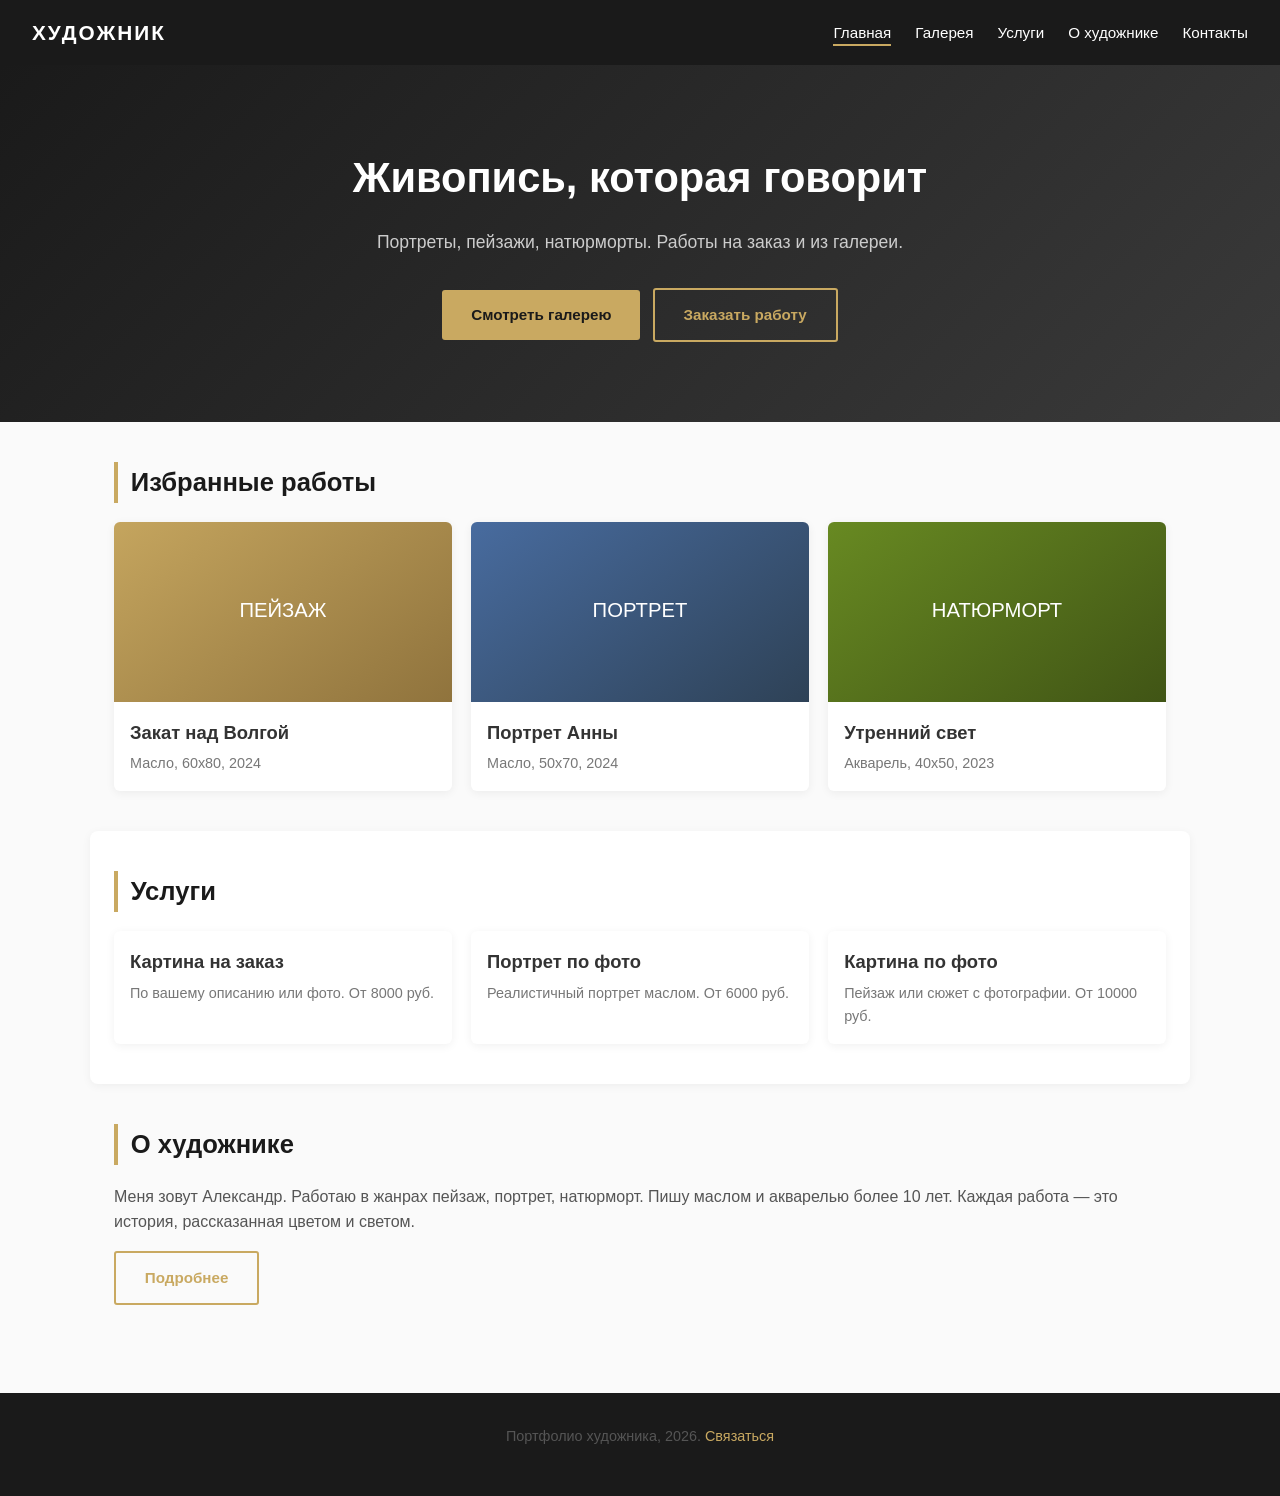
==== index.html @ d8ad94f2 "art site" ====
<!DOCTYPE html>
<html lang="ru" prefix="og: https://ogp.me/ns#">
<head>
<meta charset="UTF-8">
<meta name="viewport" content="width=device-width, initial-scale=1.0">
<title>Портфолио художника — картины маслом, портреты на заказ</title>
<meta name="description" content="Галерея работ художника: пейзажи, портреты, натюрморты. Картины на заказ и портрет по фото. Открытые цены, доставка, гарантии.">
<meta name="keywords" content="портфолио художника, галерея картин, картины маслом, портрет на заказ, картина по фото">
<meta name="author" content="Александр">
<link rel="canonical" href="https://artist-portfolio.netlify.app/index.html">
<meta property="og:title" content="Портфолио художника — картины на заказ">
<meta property="og:description" content="Галерея работ: пейзажи, портреты, натюрморты. Картины на заказ и портрет по фото.">
<meta property="og:type" content="website">
<meta property="og:url" content="https://artist-portfolio.netlify.app/">
<meta property="og:locale" content="ru_RU">
<link rel="icon" href="favicon.svg" type="image/svg+xml">
<link rel="stylesheet" href="style.css">
</head>
<body>

<header>
    <div class="logo">ХУДОЖНИК</div>
    <nav>
        <ul>
            <li><a href="index.html" class="active">Главная</a></li>
            <li><a href="gallery.html">Галерея</a></li>
            <li><a href="services.html">Услуги</a></li>
            <li><a href="about.html">О художнике</a></li>
            <li><a href="contacts.html">Контакты</a></li>
        </ul>
    </nav>
</header>

<section class="hero">
    <h1>Живопись, которая говорит</h1>
    <p>Портреты, пейзажи, натюрморты. Работы на заказ и из галереи.</p>
    <a href="gallery.html" class="btn">Смотреть галерею</a>
    <a href="services.html" class="btn btn-outline" style="margin-left: 0.5rem;">Заказать работу</a>
</section>

<div class="container">
    <h2>Избранные работы</h2>
    <div class="grid">

        <a href="gallery.html" class="card">
            <img src="data:image/svg+xml;utf8,<svg xmlns='http://www.w3.org/2000/svg' viewBox='0 0 400 300'><defs><linearGradient id='g' x1='0' y1='0' x2='1' y2='1'><stop offset='0' stop-color='%23c9a961'/><stop offset='1' stop-color='%238b6f3a'/></linearGradient></defs><rect fill='url(%23g)' width='400' height='300'/><text x='50%25' y='50%25' font-family='Arial' font-size='24' fill='white' text-anchor='middle' dominant-baseline='middle'>ПЕЙЗАЖ</text></svg>" alt="Картина маслом «Закат над Волгой», пейзаж, 60x80 см, 2024 год">
            <div class="info">
                <h3>Закат над Волгой</h3>
                <p>Масло, 60x80, 2024</p>
            </div>
        </a>

        <a href="gallery.html" class="card">
            <img src="data:image/svg+xml;utf8,<svg xmlns='http://www.w3.org/2000/svg' viewBox='0 0 400 300'><defs><linearGradient id='g' x1='0' y1='0' x2='1' y2='1'><stop offset='0' stop-color='%234a6fa5'/><stop offset='1' stop-color='%232c3e50'/></linearGradient></defs><rect fill='url(%23g)' width='400' height='300'/><text x='50%25' y='50%25' font-family='Arial' font-size='24' fill='white' text-anchor='middle' dominant-baseline='middle'>ПОРТРЕТ</text></svg>" alt="Портрет маслом «Портрет Анны», 50x70 см, 2024 год">
            <div class="info">
                <h3>Портрет Анны</h3>
                <p>Масло, 50x70, 2024</p>
            </div>
        </a>

        <a href="gallery.html" class="card">
            <img src="data:image/svg+xml;utf8,<svg xmlns='http://www.w3.org/2000/svg' viewBox='0 0 400 300'><defs><linearGradient id='g' x1='0' y1='0' x2='1' y2='1'><stop offset='0' stop-color='%236b8e23'/><stop offset='1' stop-color='%233d5014'/></linearGradient></defs><rect fill='url(%23g)' width='400' height='300'/><text x='50%25' y='50%25' font-family='Arial' font-size='24' fill='white' text-anchor='middle' dominant-baseline='middle'>НАТЮРМОРТ</text></svg>" alt="Акварельный натюрморт «Утренний свет», 40x50 см, 2023 год">
            <div class="info">
                <h3>Утренний свет</h3>
                <p>Акварель, 40x50, 2023</p>
            </div>
        </a>

    </div>
</div>

<div class="container" style="background:#fff; border-radius:8px; box-shadow:0 2px 10px rgba(0,0,0,0.05);">
    <h2>Услуги</h2>
    <div class="grid">
        <a href="services.html" class="card">
            <div class="info">
                <h3>Картина на заказ</h3>
                <p>По вашему описанию или фото. От 8000 руб.</p>
            </div>
        </a>
        <a href="services.html" class="card">
            <div class="info">
                <h3>Портрет по фото</h3>
                <p>Реалистичный портрет маслом. От 6000 руб.</p>
            </div>
        </a>
        <a href="services.html" class="card">
            <div class="info">
                <h3>Картина по фото</h3>
                <p>Пейзаж или сюжет с фотографии. От 10000 руб.</p>
            </div>
        </a>
    </div>
</div>

<div class="container">
    <h2>О художнике</h2>
    <p>Меня зовут Александр. Работаю в жанрах пейзаж, портрет, натюрморт. Пишу маслом и акварелью более 10 лет. Каждая работа — это история, рассказанная цветом и светом.</p>
    <a href="about.html" class="btn-outline btn">Подробнее</a>
</div>

<footer>
    <p>Портфолио художника, 2026. <a href="contacts.html">Связаться</a></p>
</footer>

</body>
</html>
---- style.css ----
* {
    margin: 0;
    padding: 0;
    box-sizing: border-box;
    font-family: Arial, sans-serif;
}

body {
    background-color: #fafafa;
    color: #2c2c2c;
    line-height: 1.6;
}

/* Шапка */
header {
    background-color: #1a1a1a;
    color: #fff;
    padding: 1rem 2rem;
    display: flex;
    justify-content: space-between;
    align-items: center;
    flex-wrap: wrap;
    gap: 1rem;
    position: sticky;
    top: 0;
    z-index: 100;
}

.logo {
    font-size: 1.3rem;
    font-weight: bold;
    letter-spacing: 2px;
}

nav ul {
    list-style: none;
    display: flex;
    gap: 1.5rem;
    flex-wrap: wrap;
}

nav a {
    color: #fff;
    text-decoration: none;
    font-size: 0.95rem;
    padding-bottom: 3px;
    border-bottom: 2px solid transparent;
    transition: border-color 0.2s;
}

nav a:hover,
nav a.active {
    border-bottom-color: #c9a961;
}

/* Хлебные крошки */
.breadcrumbs {
    font-size: 0.85rem;
    color: #888;
    margin-bottom: 1rem;
}

.breadcrumbs a {
    color: #c9a961;
    text-decoration: none;
}

.breadcrumbs a:hover {
    text-decoration: underline;
}

.breadcrumbs span {
    color: #555;
}

/* Контейнер */
.container {
    max-width: 1100px;
    margin: 0 auto;
    padding: 2.5rem 1.5rem;
}

h1 {
    font-size: 2.2rem;
    margin-bottom: 1rem;
    color: #1a1a1a;
}

h2 {
    font-size: 1.6rem;
    margin-bottom: 1.2rem;
    color: #1a1a1a;
    border-left: 4px solid #c9a961;
    padding-left: 0.8rem;
    margin-top: 2rem;
}

h2:first-of-type {
    margin-top: 0;
}

h3 {
    font-size: 1.15rem;
    margin-bottom: 0.6rem;
    color: #333;
}

p {
    margin-bottom: 1rem;
    color: #555;
}

/* Баннер */
.hero {
    background: linear-gradient(135deg, #1a1a1a 0%, #3a3a3a 100%);
    color: #fff;
    padding: 5rem 1.5rem;
    text-align: center;
}

.hero h1 {
    color: #fff;
    font-size: 2.6rem;
    margin-bottom: 1rem;
}

.hero p {
    color: #ccc;
    font-size: 1.1rem;
    max-width: 600px;
    margin: 0 auto 2rem;
}

/* Кнопки */
.btn {
    display: inline-block;
    padding: 0.8rem 1.8rem;
    background-color: #c9a961;
    color: #1a1a1a;
    text-decoration: none;
    font-weight: bold;
    border-radius: 3px;
    border: none;
    cursor: pointer;
    font-size: 0.95rem;
    transition: background 0.2s;
}

.btn:hover {
    background-color: #b89850;
}

.btn-outline {
    background: transparent;
    border: 2px solid #c9a961;
    color: #c9a961;
}

.btn-outline:hover {
    background: #c9a961;
    color: #1a1a1a;
}

/* Сетка */
.grid {
    display: grid;
    grid-template-columns: repeat(auto-fit, minmax(240px, 1fr));
    gap: 1.2rem;
}

.card {
    background: #fff;
    border-radius: 6px;
    overflow: hidden;
    box-shadow: 0 2px 10px rgba(0,0,0,0.06);
    transition: transform 0.2s, box-shadow 0.2s;
    cursor: pointer;
    display: block;
    text-decoration: none;
    color: inherit;
}

.card:hover {
    transform: translateY(-4px);
    box-shadow: 0 8px 20px rgba(0,0,0,0.12);
}

.card img {
    width: 100%;
    height: 180px;
    object-fit: cover;
    display: block;
    background: #eee;
}

.card .info {
    padding: 1rem;
}

.card .info h3 {
    margin-bottom: 0.3rem;
}

.card .info p {
    font-size: 0.9rem;
    color: #777;
    margin: 0;
}

/* Фильтры */
.filters {
    display: flex;
    gap: 0.6rem;
    flex-wrap: wrap;
    margin-bottom: 2rem;
}

.filters button {
    padding: 0.5rem 1.2rem;
    background: #fff;
    border: 1px solid #ddd;
    border-radius: 20px;
    cursor: pointer;
    font-size: 0.9rem;
    transition: all 0.2s;
}

.filters button:hover,
.filters button.active {
    background: #1a1a1a;
    color: #fff;
    border-color: #1a1a1a;
}

/* Модальное окно */
.modal-overlay {
    position: fixed;
    inset: 0;
    background: rgba(0, 0, 0, 0.75);
    display: flex;
    align-items: center;
    justify-content: center;
    padding: 1rem;
    opacity: 0;
    visibility: hidden;
    transition: opacity 0.25s, visibility 0.25s;
    z-index: 1000;
}

.modal-overlay.active {
    opacity: 1;
    visibility: visible;
}

.modal {
    background: #fff;
    border-radius: 8px;
    max-width: 800px;
    width: 100%;
    max-height: 90vh;
    overflow-y: auto;
    position: relative;
    transform: scale(0.92);
    transition: transform 0.25s;
    display: grid;
    grid-template-columns: 1fr 1fr;
}

.modal-overlay.active .modal {
    transform: scale(1);
}

.modal img {
    width: 100%;
    height: 100%;
    object-fit: cover;
    min-height: 300px;
}

.modal-info {
    padding: 2rem;
}

.modal-info h2 {
    border: none;
    padding: 0;
    margin-bottom: 0.5rem;
    font-size: 1.5rem;
    margin-top: 0;
}

.modal-meta {
    font-size: 0.9rem;
    color: #888;
    margin-bottom: 1rem;
    padding-bottom: 1rem;
    border-bottom: 1px solid #eee;
}

.modal-close {
    position: absolute;
    top: 0.8rem;
    right: 1rem;
    background: rgba(255,255,255,0.9);
    border: none;
    font-size: 1.8rem;
    cursor: pointer;
    color: #333;
    line-height: 1;
    z-index: 10;
    width: 36px;
    height: 36px;
    border-radius: 50%;
}

.modal-close:hover {
    color: #c9a961;
}

/* Формы */
.form-group {
    margin-bottom: 1.2rem;
}

.form-group label {
    display: block;
    margin-bottom: 0.4rem;
    font-weight: bold;
    font-size: 0.9rem;
}

.form-group input,
.form-group textarea,
.form-group select {
    width: 100%;
    padding: 0.8rem;
    border: 1px solid #ddd;
    border-radius: 4px;
    font-size: 1rem;
    font-family: inherit;
}

.form-group textarea {
    min-height: 120px;
    resize: vertical;
}

/* Список */
ul.list {
    list-style: none;
    padding: 0;
}

ul.list li {
    padding: 0.7rem 0;
    border-bottom: 1px solid #eee;
    color: #555;
}

ul.list li strong {
    color: #1a1a1a;
}

/* Подвал */
footer {
    background: #1a1a1a;
    color: #999;
    text-align: center;
    padding: 2rem 1rem;
    margin-top: 3rem;
    font-size: 0.9rem;
}

footer a {
    color: #c9a961;
    text-decoration: none;
}

/* Адаптив */
@media (max-width: 700px) {
    .modal {
        grid-template-columns: 1fr;
    }
    .hero h1 { font-size: 1.8rem; }
    header { padding: 1rem; }
    nav ul { gap: 1rem; font-size: 0.85rem; }
}
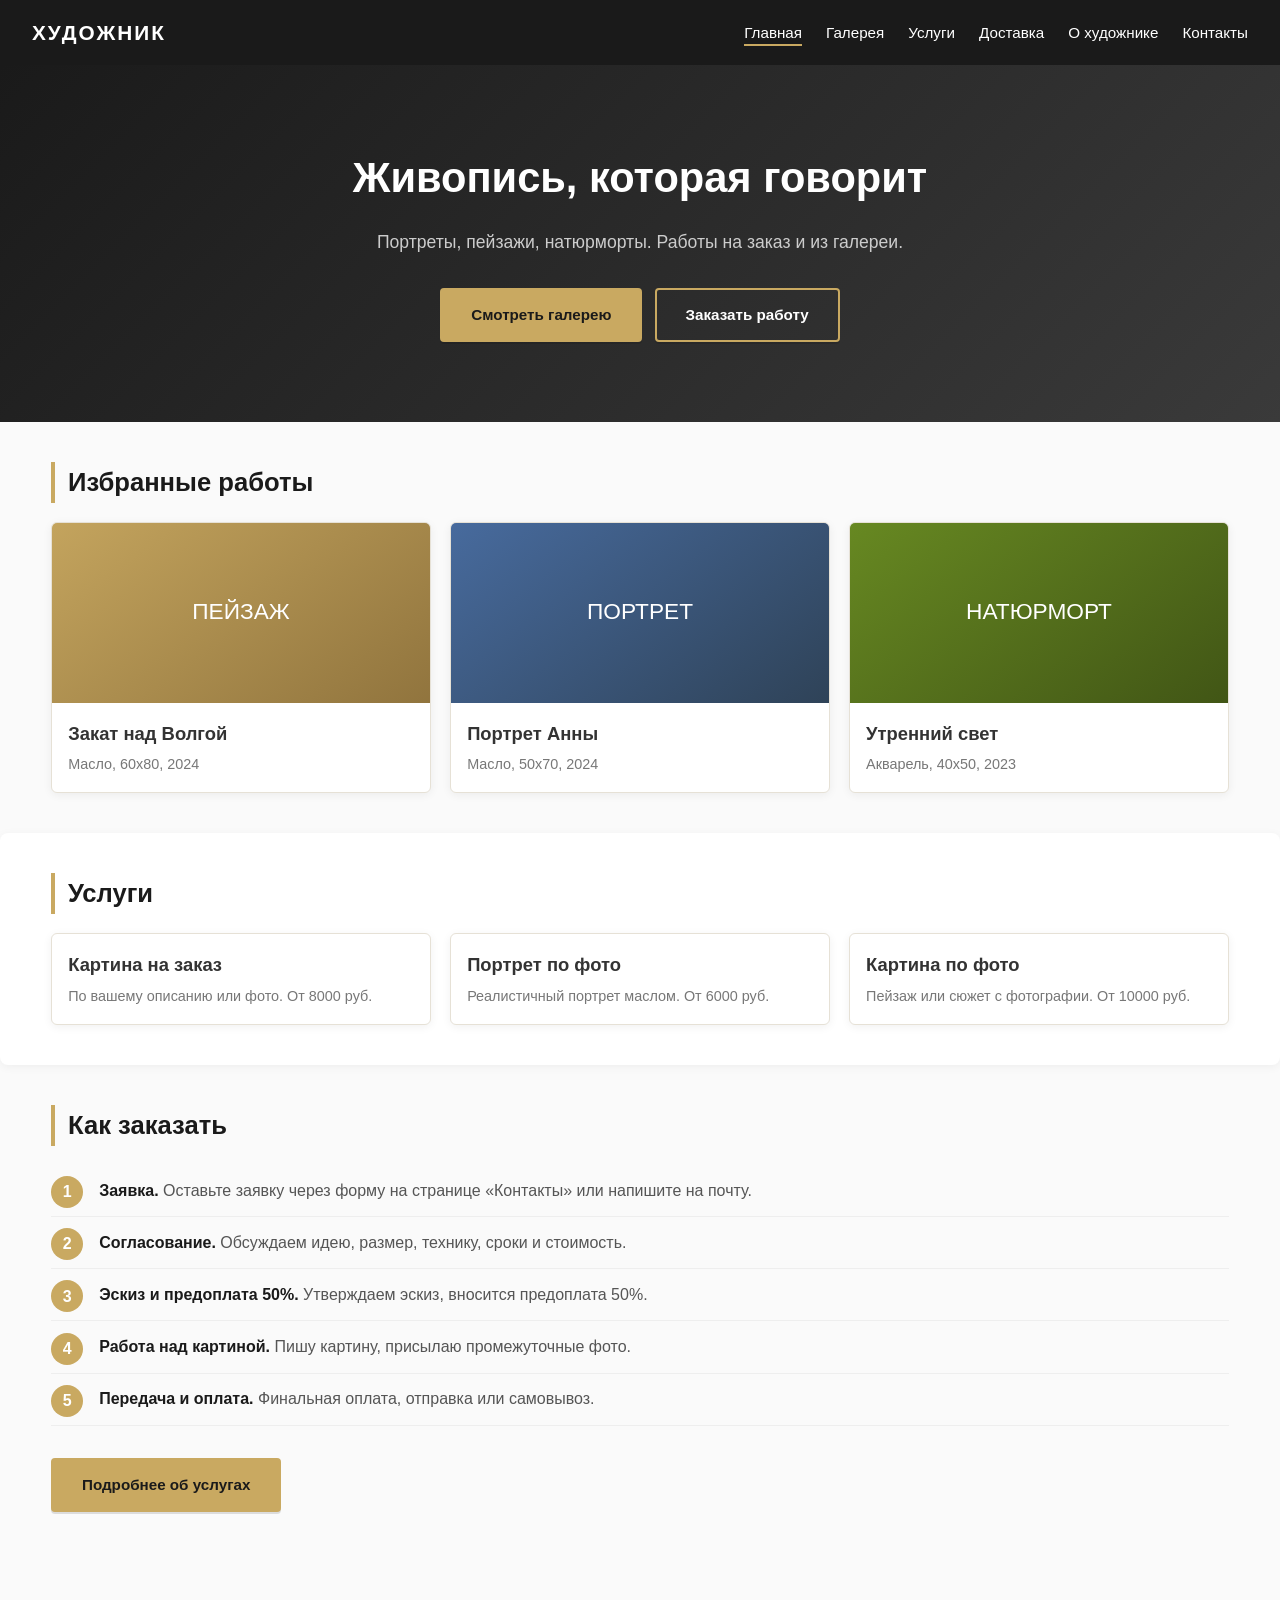
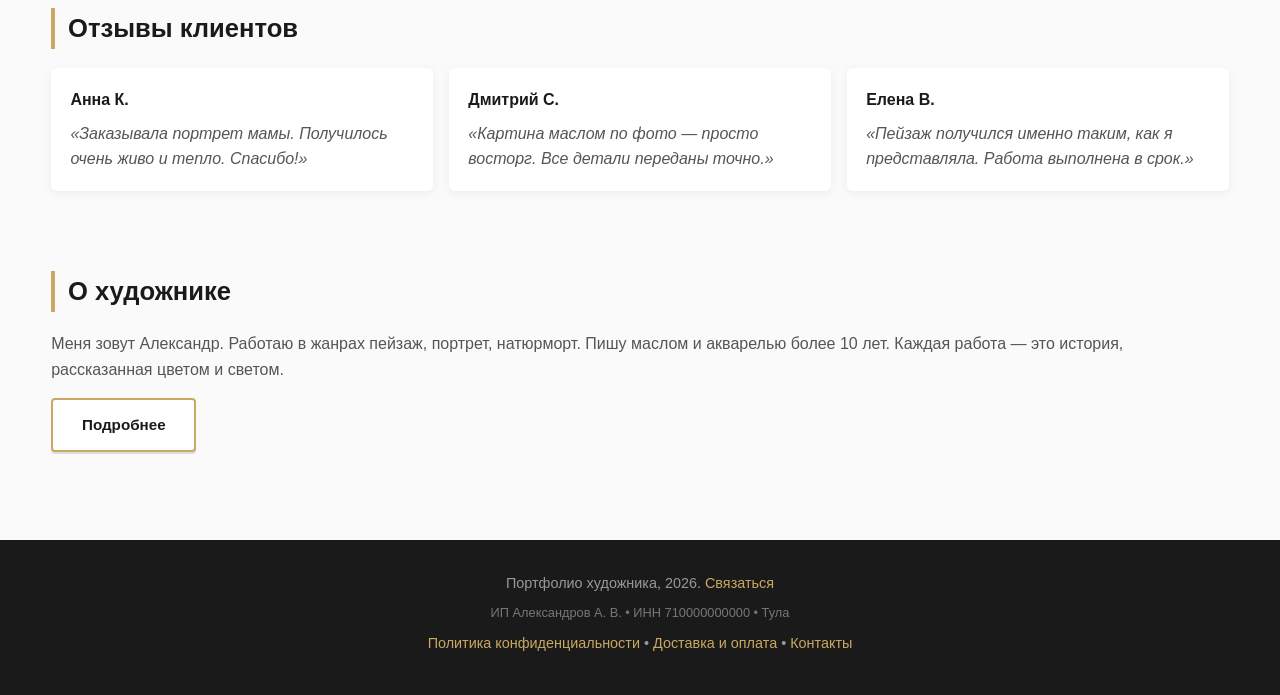
==== commit 301f83c5: "last_version" ====
--- a/index.html
+++ b/index.html
@@ -7,11 +7,11 @@
 <meta name="description" content="Галерея работ художника: пейзажи, портреты, натюрморты. Картины на заказ и портрет по фото. Открытые цены, доставка, гарантии.">
 <meta name="keywords" content="портфолио художника, галерея картин, картины маслом, портрет на заказ, картина по фото">
 <meta name="author" content="Александр">
-<link rel="canonical" href="https://artist-portfolio.netlify.app/index.html">
+<link rel="canonical" href="https://banan41k78.github.io/artist-portfolio/">
 <meta property="og:title" content="Портфолио художника — картины на заказ">
 <meta property="og:description" content="Галерея работ: пейзажи, портреты, натюрморты. Картины на заказ и портрет по фото.">
 <meta property="og:type" content="website">
-<meta property="og:url" content="https://artist-portfolio.netlify.app/">
+<meta property="og:url" content="https://banan41k78.github.io/artist-portfolio/">
 <meta property="og:locale" content="ru_RU">
 <link rel="icon" href="favicon.svg" type="image/svg+xml">
 <link rel="stylesheet" href="style.css">
@@ -19,12 +19,20 @@
 <body>
 
 <header>
-    <div class="logo">ХУДОЖНИК</div>
+    <a href="about.html" class="logo">ХУДОЖНИК</a>
+    
+    <button class="burger-menu" id="burgerBtn" aria-label="Открыть меню">
+        <span></span>
+        <span></span>
+        <span></span>
+    </button>
+
     <nav>
-        <ul>
+        <ul id="navMenu">
             <li><a href="index.html" class="active">Главная</a></li>
             <li><a href="gallery.html">Галерея</a></li>
             <li><a href="services.html">Услуги</a></li>
+            <li><a href="delivery.html">Доставка</a></li>
             <li><a href="about.html">О художнике</a></li>
             <li><a href="contacts.html">Контакты</a></li>
         </ul>
@@ -94,6 +102,36 @@
 </div>
 
 <div class="container">
+    <h2>Как заказать</h2>
+    <ol class="steps">
+        <li><strong>Заявка.</strong> Оставьте заявку через форму на странице «Контакты» или напишите на почту.</li>
+        <li><strong>Согласование.</strong> Обсуждаем идею, размер, технику, сроки и стоимость.</li>
+        <li><strong>Эскиз и предоплата 50%.</strong> Утверждаем эскиз, вносится предоплата 50%.</li>
+        <li><strong>Работа над картиной.</strong> Пишу картину, присылаю промежуточные фото.</li>
+        <li><strong>Передача и оплата.</strong> Финальная оплата, отправка или самовывоз.</li>
+    </ol>
+    <p><a href="services.html" class="btn" style="margin-top:1rem;">Подробнее об услугах</a></p>
+</div>
+
+<div class="container">
+    <h2>Отзывы клиентов</h2>
+    <div class="reviews-grid">
+        <div class="review-card">
+            <div class="author">Анна К.</div>
+            <div class="text">«Заказывала портрет мамы. Получилось очень живо и тепло. Спасибо!»</div>
+        </div>
+        <div class="review-card">
+            <div class="author">Дмитрий С.</div>
+            <div class="text">«Картина маслом по фото — просто восторг. Все детали переданы точно.»</div>
+        </div>
+        <div class="review-card">
+            <div class="author">Елена В.</div>
+            <div class="text">«Пейзаж получился именно таким, как я представляла. Работа выполнена в срок.»</div>
+        </div>
+    </div>
+</div>
+
+<div class="container">
     <h2>О художнике</h2>
     <p>Меня зовут Александр. Работаю в жанрах пейзаж, портрет, натюрморт. Пишу маслом и акварелью более 10 лет. Каждая работа — это история, рассказанная цветом и светом.</p>
     <a href="about.html" class="btn-outline btn">Подробнее</a>
@@ -101,7 +139,10 @@
 
 <footer>
     <p>Портфолио художника, 2026. <a href="contacts.html">Связаться</a></p>
+    <p class="requisites-mini">ИП Александров А. В. • ИНН 710000000000 • Тула</p>
+    <p><a href="privacy.html">Политика конфиденциальности</a> • <a href="delivery.html">Доставка и оплата</a> • <a href="contacts.html">Контакты</a></p>
 </footer>
 
+<script src="script.js"></script>
 </body>
 </html>
--- a/style.css
+++ b/style.css
@@ -30,6 +30,13 @@
     font-size: 1.3rem;
     font-weight: bold;
     letter-spacing: 2px;
+    color: #fff;
+    text-decoration: none;
+    transition: color 0.2s;
+}
+
+.logo:hover {
+    color: #c9a961;
 }
 
 nav ul {
@@ -73,11 +80,12 @@
     color: #555;
 }
 
-/* Контейнер */
+/* Контейнер — на всю ширину экрана */
 .container {
-    max-width: 1100px;
-    margin: 0 auto;
-    padding: 2.5rem 1.5rem;
+    width: 100%;
+    max-width: none;
+    margin: 0;
+    padding: 2.5rem clamp(1rem, 4vw, 4rem);
 }
 
 h1 {
@@ -131,7 +139,7 @@
     margin: 0 auto 2rem;
 }
 
-/* Кнопки */
+/* Кнопки — заметные, с рамкой и заливкой */
 .btn {
     display: inline-block;
     padding: 0.8rem 1.8rem;
@@ -139,24 +147,39 @@
     color: #1a1a1a;
     text-decoration: none;
     font-weight: bold;
-    border-radius: 3px;
-    border: none;
+    border-radius: 4px;
+    border: 2px solid #c9a961;
     cursor: pointer;
     font-size: 0.95rem;
-    transition: background 0.2s;
+    box-shadow: 0 2px 0 rgba(0, 0, 0, 0.12);
+    transition: background 0.2s, color 0.2s, transform 0.2s, border-color 0.2s;
 }
 
 .btn:hover {
     background-color: #b89850;
+    border-color: #b89850;
+    transform: translateY(-1px);
 }
 
 .btn-outline {
+    background: #fff;
+    border: 2px solid #c9a961;
+    color: #1a1a1a;
+}
+
+.btn-outline:hover {
+    background: #c9a961;
+    color: #1a1a1a;
+}
+
+/* На тёмном баннере контурная кнопка должна быть белой */
+.hero .btn-outline {
     background: transparent;
-    border: 2px solid #c9a961;
-    color: #c9a961;
-}
-
-.btn-outline:hover {
+    color: #fff;
+    border-color: #c9a961;
+}
+
+.hero .btn-outline:hover {
     background: #c9a961;
     color: #1a1a1a;
 }
@@ -170,6 +193,7 @@
 
 .card {
     background: #fff;
+    border: 1px solid #e6e1d6;
     border-radius: 6px;
     overflow: hidden;
     box-shadow: 0 2px 10px rgba(0,0,0,0.06);
@@ -216,12 +240,14 @@
 }
 
 .filters button {
-    padding: 0.5rem 1.2rem;
+    padding: 0.55rem 1.2rem;
     background: #fff;
-    border: 1px solid #ddd;
+    border: 2px solid #c9a961;
     border-radius: 20px;
     cursor: pointer;
     font-size: 0.9rem;
+    font-weight: 600;
+    color: #1a1a1a;
     transition: all 0.2s;
 }
 
@@ -345,6 +371,19 @@
     resize: vertical;
 }
 
+.form-consent label {
+    font-weight: normal;
+    font-size: 0.85rem;
+    display: flex;
+    align-items: center;
+    gap: 0.5rem;
+}
+
+.form-consent input[type="checkbox"] {
+    width: auto;
+    margin: 0;
+}
+
 /* Список */
 ul.list {
     list-style: none;
@@ -359,6 +398,209 @@
 
 ul.list li strong {
     color: #1a1a1a;
+}
+
+/* Шаги */
+ol.steps {
+    counter-reset: step;
+    list-style: none;
+    padding: 0;
+    margin-bottom: 1rem;
+}
+
+ol.steps li {
+    counter-increment: step;
+    position: relative;
+    padding: 0.8rem 0 0.8rem 3rem;
+    border-bottom: 1px solid #eee;
+    color: #555;
+}
+
+ol.steps li::before {
+    content: counter(step);
+    position: absolute;
+    left: 0;
+    top: 0.7rem;
+    width: 2rem;
+    height: 2rem;
+    background: #c9a961;
+    color: #fff;
+    border-radius: 50%;
+    display: flex;
+    align-items: center;
+    justify-content: center;
+    font-weight: bold;
+}
+
+ol.steps li strong {
+    color: #1a1a1a;
+}
+
+/* FAQ */
+.faq-item {
+    border-bottom: 1px solid #eee;
+    padding: 0.8rem 0;
+}
+
+.faq-item summary {
+    cursor: pointer;
+    font-weight: bold;
+    color: #1a1a1a;
+    list-style: none;
+    position: relative;
+    padding-left: 1.5rem;
+}
+
+.faq-item summary::-webkit-details-marker { display: none; }
+
+.faq-item summary::before {
+    content: "+";
+    position: absolute;
+    left: 0;
+    top: 0;
+    color: #c9a961;
+    font-weight: bold;
+}
+
+.faq-item[open] summary::before {
+    content: "−";
+}
+
+.faq-item p {
+    margin-top: 0.5rem;
+    margin-bottom: 0;
+}
+
+/* Отзывы */
+.reviews-grid {
+    display: grid;
+    grid-template-columns: repeat(auto-fit, minmax(250px, 1fr));
+    gap: 1rem;
+}
+
+.review-card {
+    background: #fff;
+    padding: 1.2rem;
+    border-radius: 6px;
+    box-shadow: 0 2px 10px rgba(0,0,0,0.06);
+}
+
+.review-card .author {
+    font-weight: bold;
+    color: #1a1a1a;
+    margin-bottom: 0.5rem;
+}
+
+.review-card .text {
+    color: #555;
+    font-style: italic;
+}
+
+/* Автор */
+.author-block {
+    display: flex;
+    gap: 1.5rem;
+    align-items: center;
+    background: #fff;
+    border-radius: 8px;
+    padding: 1.5rem;
+    margin-bottom: 2rem;
+    box-shadow: 0 2px 10px rgba(0,0,0,0.06);
+    flex-wrap: wrap;
+}
+
+.author-photo {
+    width: 160px;
+    height: 160px;
+    flex-shrink: 0;
+    border-radius: 50%;
+    background: linear-gradient(135deg, #c9a961, #8b6f3a);
+    display: flex;
+    align-items: center;
+    justify-content: center;
+    color: #fff;
+    font-size: 0.85rem;
+    text-align: center;
+    padding: 0.5rem;
+}
+
+.author-info p:last-child {
+    margin-bottom: 0;
+}
+
+/* Пример фото → картина */
+.photo-example {
+    display: grid;
+    grid-template-columns: 1fr auto 1fr;
+    gap: 1rem;
+    align-items: center;
+    margin: 1.5rem 0;
+}
+
+.photo-example-item img {
+    width: 100%;
+    height: auto;
+    border-radius: 6px;
+    display: block;
+}
+
+.photo-example-item p {
+    text-align: center;
+    margin: 0.5rem 0 0;
+    font-size: 0.9rem;
+    color: #777;
+}
+
+.photo-example-arrow {
+    font-size: 2rem;
+    color: #c9a961;
+    text-align: center;
+}
+
+/* Реквизиты */
+.requisites {
+    background: #fff;
+    border-left: 4px solid #c9a961;
+    padding: 1.2rem 1.5rem;
+    border-radius: 4px;
+    margin-top: 2rem;
+    box-shadow: 0 2px 10px rgba(0,0,0,0.05);
+}
+
+.requisites h3 {
+    margin-bottom: 0.8rem;
+    color: #1a1a1a;
+}
+
+.requisites p {
+    margin-bottom: 0.4rem;
+}
+
+/* 404 */
+.error-page {
+    text-align: center;
+    padding: 4rem 1.5rem;
+}
+
+.error-page h1 {
+    font-size: 6rem;
+    color: #c9a961;
+    margin-bottom: 0;
+    line-height: 1;
+}
+
+.error-page h2 {
+    border: none;
+    padding: 0;
+    font-size: 1.8rem;
+    margin-bottom: 1rem;
+    color: #1a1a1a;
+}
+
+.error-page p {
+    max-width: 500px;
+    margin-left: auto;
+    margin-right: auto;
 }
 
 /* Подвал */
@@ -376,12 +618,149 @@
     text-decoration: none;
 }
 
-/* Адаптив */
-@media (max-width: 700px) {
+footer p {
+    color: #999;
+    margin-bottom: 0.5rem;
+}
+
+footer .requisites-mini {
+    font-size: 0.8rem;
+    color: #777;
+}
+
+/* Карточки услуг — коротко и наглядно */
+.services-grid {
+    display: grid;
+    grid-template-columns: repeat(auto-fit, minmax(260px, 1fr));
+    gap: 1.2rem;
+    margin: 1.5rem 0 2rem;
+}
+
+.service-card {
+    background: #fff;
+    border: 1px solid #e3e3e3;
+    border-top: 4px solid #c9a961;
+    border-radius: 8px;
+    padding: 1.2rem;
+    box-shadow: 0 2px 10px rgba(0, 0, 0, 0.06);
+    display: flex;
+    flex-direction: column;
+    gap: 0.8rem;
+}
+
+.service-card h3 {
+    margin: 0;
+    font-size: 1.15rem;
+}
+
+.service-card p {
+    margin: 0;
+    color: #555;
+}
+
+.service-badges {
+    display: flex;
+    flex-wrap: wrap;
+    gap: 0.4rem;
+}
+
+.service-badges span {
+    background: #f3ead7;
+    color: #5a441c;
+    border: 1px solid #d9c08a;
+    padding: 0.25rem 0.55rem;
+    border-radius: 999px;
+    font-size: 0.8rem;
+    font-weight: bold;
+}
+
+.service-card .btn {
+    align-self: flex-start;
+    margin-top: auto;
+    padding: 0.55rem 1rem;
+}
+
+/* =========================================
+   БУРГЕР-МЕНЮ ДЛЯ МОБИЛЬНЫХ УСТРОЙСТВ
+   ========================================= */
+
+.burger-menu {
+    display: none; /* Скрыто на ПК */
+    background: none;
+    border: none;
+    cursor: pointer;
+    flex-direction: column;
+    gap: 6px;
+    padding: 5px;
+    z-index: 101;
+}
+
+.burger-menu span {
+    display: block;
+    width: 28px;
+    height: 3px;
+    background-color: #fff;
+    transition: all 0.3s ease;
+}
+
+/* Анимация крестика */
+.burger-menu.active span:nth-child(1) {
+    transform: translateY(9px) rotate(45deg);
+}
+.burger-menu.active span:nth-child(2) {
+    opacity: 0;
+}
+.burger-menu.active span:nth-child(3) {
+    transform: translateY(-9px) rotate(-45deg);
+}
+
+@media (max-width: 768px) {
+    .burger-menu {
+        display: flex; /* Показываем бургер */
+    }
+
+    /* Скрываем обычное меню и делаем выпадающим */
+    nav ul {
+        display: none;
+        flex-direction: column;
+        position: absolute;
+        top: 100%;
+        left: 0;
+        width: 100%;
+        background-color: #1a1a1a;
+        padding: 1rem 0;
+        text-align: center;
+        box-shadow: 0 5px 15px rgba(0,0,0,0.3);
+        z-index: 100;
+    }
+
+    nav ul.active {
+        display: flex; /* Показываем по клику */
+    }
+
+    nav ul li {
+        margin: 0.8rem 0;
+    }
+
+    nav a {
+        font-size: 1.1rem;
+    }
+
+    /* Адаптив для остальных блоков */
     .modal {
         grid-template-columns: 1fr;
     }
     .hero h1 { font-size: 1.8rem; }
     header { padding: 1rem; }
-    nav ul { gap: 1rem; font-size: 0.85rem; }
+    .photo-example {
+        grid-template-columns: 1fr;
+    }
+    .photo-example-arrow {
+        transform: rotate(90deg);
+    }
+    .author-block {
+        flex-direction: column;
+        text-align: center;
+    }
+    .error-page h1 { font-size: 4rem; }
 }
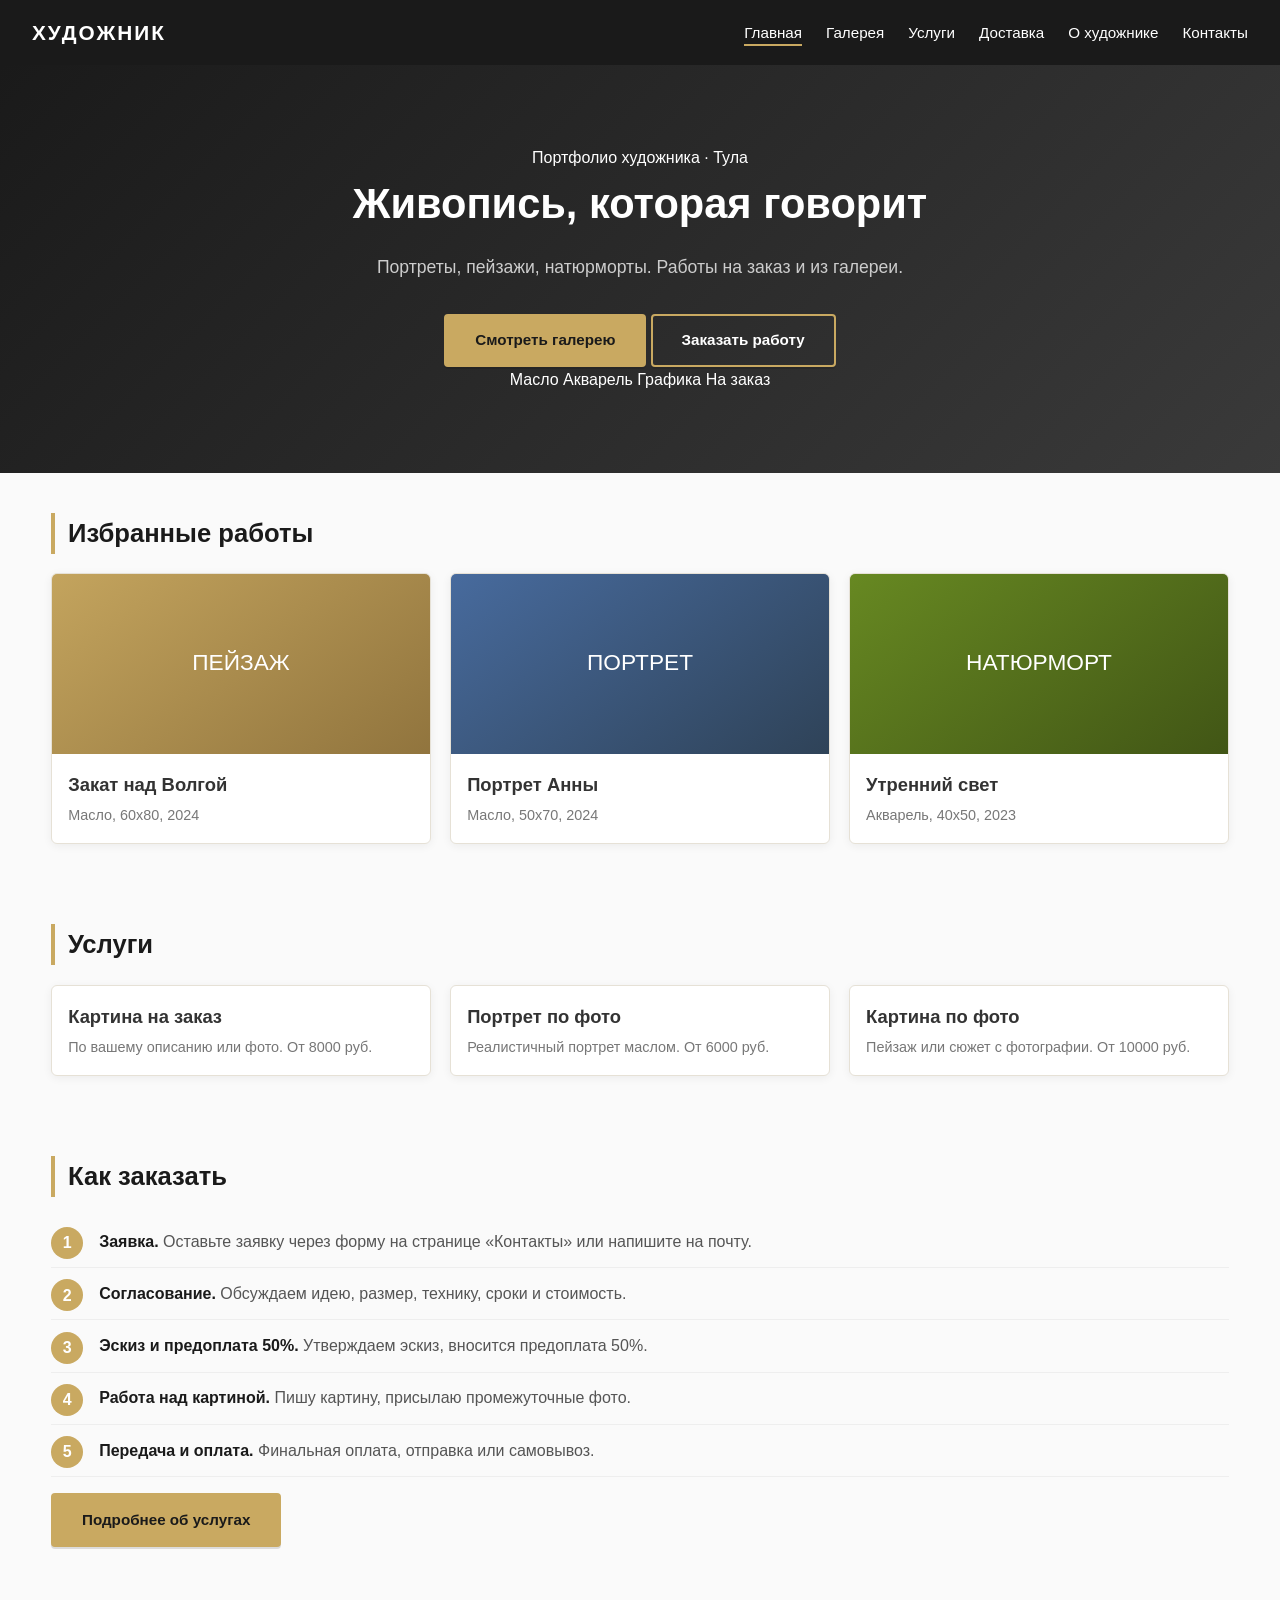
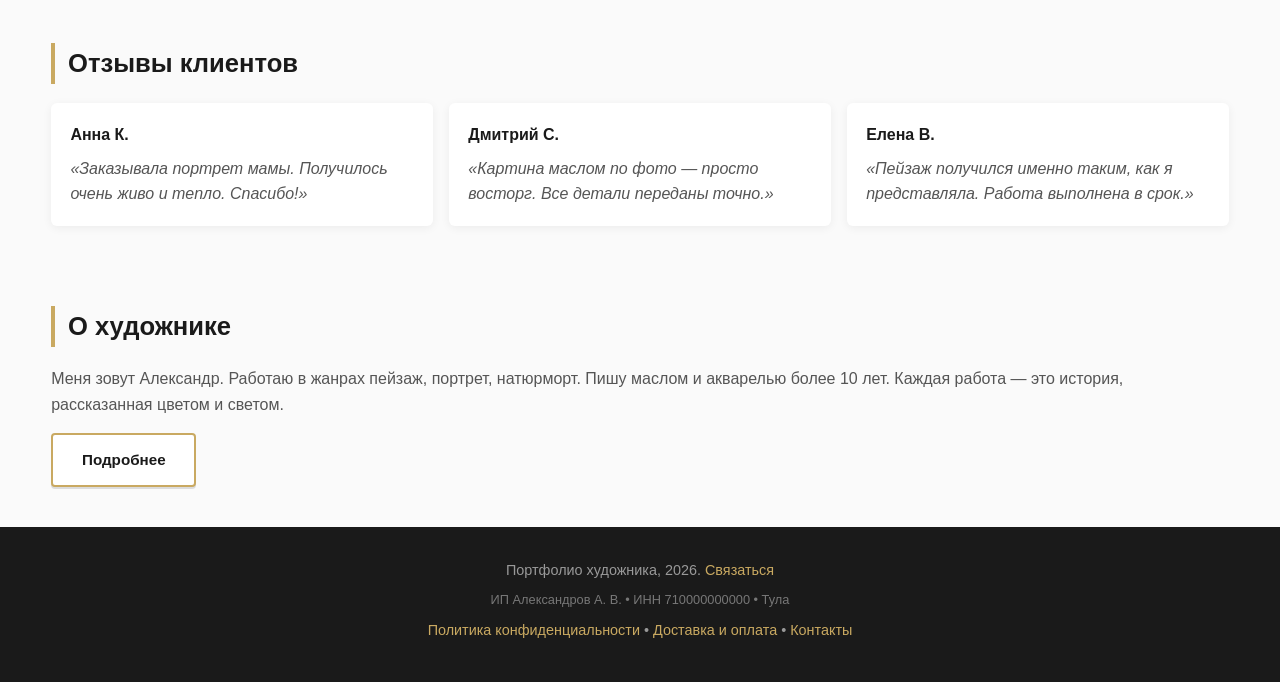
==== commit f16ec568: "Add files via upload" ====
--- a/index.html
+++ b/index.html
@@ -19,17 +19,17 @@
 <body>
 
 <header>
-    <a href="about.html" class="logo">ХУДОЖНИК</a>
-    
-    <button class="burger-menu" id="burgerBtn" aria-label="Открыть меню">
+    <a href="index.html" class="logo">ХУДОЖНИК</a>
+
+    <button class="burger-menu" id="burgerBtn" aria-label="Открыть меню" aria-expanded="false" aria-controls="navMenu">
         <span></span>
         <span></span>
         <span></span>
     </button>
 
-    <nav>
+    <nav aria-label="Основная навигация">
         <ul id="navMenu">
-            <li><a href="index.html" class="active">Главная</a></li>
+            <li><a href="index.html" class="active" aria-current="page">Главная</a></li>
             <li><a href="gallery.html">Галерея</a></li>
             <li><a href="services.html">Услуги</a></li>
             <li><a href="delivery.html">Доставка</a></li>
@@ -39,14 +39,24 @@
     </nav>
 </header>
 
+<main id="main">
 <section class="hero">
+    <span class="hero-eyebrow">Портфолио художника · Тула</span>
     <h1>Живопись, которая говорит</h1>
     <p>Портреты, пейзажи, натюрморты. Работы на заказ и из галереи.</p>
-    <a href="gallery.html" class="btn">Смотреть галерею</a>
-    <a href="services.html" class="btn btn-outline" style="margin-left: 0.5rem;">Заказать работу</a>
+    <div class="btn-row">
+        <a href="gallery.html" class="btn">Смотреть галерею</a>
+        <a href="services.html" class="btn btn-outline">Заказать работу</a>
+    </div>
+    <div class="hero-tags" aria-label="Направления">
+        <span>Масло</span>
+        <span>Акварель</span>
+        <span>Графика</span>
+        <span>На заказ</span>
+    </div>
 </section>
 
-<div class="container">
+<section class="container">
     <h2>Избранные работы</h2>
     <div class="grid">
 
@@ -75,33 +85,35 @@
         </a>
 
     </div>
-</div>
+</section>
 
-<div class="container" style="background:#fff; border-radius:8px; box-shadow:0 2px 10px rgba(0,0,0,0.05);">
-    <h2>Услуги</h2>
-    <div class="grid">
-        <a href="services.html" class="card">
-            <div class="info">
-                <h3>Картина на заказ</h3>
-                <p>По вашему описанию или фото. От 8000 руб.</p>
-            </div>
-        </a>
-        <a href="services.html" class="card">
-            <div class="info">
-                <h3>Портрет по фото</h3>
-                <p>Реалистичный портрет маслом. От 6000 руб.</p>
-            </div>
-        </a>
-        <a href="services.html" class="card">
-            <div class="info">
-                <h3>Картина по фото</h3>
-                <p>Пейзаж или сюжет с фотографии. От 10000 руб.</p>
-            </div>
-        </a>
+<section class="container">
+    <div class="panel">
+        <h2>Услуги</h2>
+        <div class="grid">
+            <a href="services.html" class="card">
+                <div class="info">
+                    <h3>Картина на заказ</h3>
+                    <p>По вашему описанию или фото. От 8000 руб.</p>
+                </div>
+            </a>
+            <a href="services.html" class="card">
+                <div class="info">
+                    <h3>Портрет по фото</h3>
+                    <p>Реалистичный портрет маслом. От 6000 руб.</p>
+                </div>
+            </a>
+            <a href="services.html" class="card">
+                <div class="info">
+                    <h3>Картина по фото</h3>
+                    <p>Пейзаж или сюжет с фотографии. От 10000 руб.</p>
+                </div>
+            </a>
+        </div>
     </div>
-</div>
+</section>
 
-<div class="container">
+<section class="container">
     <h2>Как заказать</h2>
     <ol class="steps">
         <li><strong>Заявка.</strong> Оставьте заявку через форму на странице «Контакты» или напишите на почту.</li>
@@ -110,10 +122,10 @@
         <li><strong>Работа над картиной.</strong> Пишу картину, присылаю промежуточные фото.</li>
         <li><strong>Передача и оплата.</strong> Финальная оплата, отправка или самовывоз.</li>
     </ol>
-    <p><a href="services.html" class="btn" style="margin-top:1rem;">Подробнее об услугах</a></p>
-</div>
+    <p class="section-cta"><a href="services.html" class="btn">Подробнее об услугах</a></p>
+</section>
 
-<div class="container">
+<section class="container">
     <h2>Отзывы клиентов</h2>
     <div class="reviews-grid">
         <div class="review-card">
@@ -129,16 +141,18 @@
             <div class="text">«Пейзаж получился именно таким, как я представляла. Работа выполнена в срок.»</div>
         </div>
     </div>
-</div>
+</section>
 
-<div class="container">
+<section class="container">
     <h2>О художнике</h2>
     <p>Меня зовут Александр. Работаю в жанрах пейзаж, портрет, натюрморт. Пишу маслом и акварелью более 10 лет. Каждая работа — это история, рассказанная цветом и светом.</p>
-    <a href="about.html" class="btn-outline btn">Подробнее</a>
-</div>
+    <a href="about.html" class="btn btn-outline">Подробнее</a>
+</section>
+
+</main>
 
 <footer>
-    <p>Портфолио художника, 2026. <a href="contacts.html">Связаться</a></p>
+    <p>Портфолио художника, <span data-year>2026</span>. <a href="contacts.html">Связаться</a></p>
     <p class="requisites-mini">ИП Александров А. В. • ИНН 710000000000 • Тула</p>
     <p><a href="privacy.html">Политика конфиденциальности</a> • <a href="delivery.html">Доставка и оплата</a> • <a href="contacts.html">Контакты</a></p>
 </footer>
--- a/style.css
+++ b/style.css
@@ -1,3 +1,6 @@
+/* =========================================
+   БАЗОВЫЕ СБРОСЫ И НАСТРОЙКИ
+   ========================================= */
 * {
     margin: 0;
     padding: 0;
@@ -5,14 +8,33 @@
     font-family: Arial, sans-serif;
 }
 
+html, body {
+    width: 100%;
+    max-width: 100%;
+    overflow-x: hidden; /* Защита от горизонтальной прокрутки */
+}
+
 body {
     background-color: #fafafa;
     color: #2c2c2c;
     line-height: 1.6;
-}
-
-/* Шапка */
+    display: flex;
+    flex-direction: column;
+    min-height: 100vh; /* Прижимает подвал к низу */
+}
+
+/* Общие стили для картинок, чтобы не вылезали */
+img {
+    max-width: 100%;
+    height: auto;
+    display: block;
+}
+
+/* =========================================
+   ШАПКА САЙТА
+   ========================================= */
 header {
+    width: 100%;
     background-color: #1a1a1a;
     color: #fff;
     padding: 1rem 2rem;
@@ -60,6 +82,50 @@
     border-bottom-color: #c9a961;
 }
 
+/* =========================================
+   КОНТЕЙНЕР (НА ВСЮ ШИРИНУ)
+   ========================================= */
+.container {
+    width: 100%;
+    max-width: 100%;
+    margin: 0 auto;
+    padding: 2.5rem clamp(1rem, 4vw, 4rem); /* Отступы зависят от ширины экрана */
+    flex: 1;
+}
+
+/* =========================================
+   ТИПОГРАФИКА
+   ========================================= */
+h1 {
+    font-size: 2.2rem;
+    margin-bottom: 1rem;
+    color: #1a1a1a;
+}
+
+h2 {
+    font-size: 1.6rem;
+    margin-bottom: 1.2rem;
+    color: #1a1a1a;
+    border-left: 4px solid #c9a961;
+    padding-left: 0.8rem;
+    margin-top: 2rem;
+}
+
+h2:first-of-type {
+    margin-top: 0;
+}
+
+h3 {
+    font-size: 1.15rem;
+    margin-bottom: 0.6rem;
+    color: #333;
+}
+
+p {
+    margin-bottom: 1rem;
+    color: #555;
+}
+
 /* Хлебные крошки */
 .breadcrumbs {
     font-size: 0.85rem;
@@ -80,50 +146,15 @@
     color: #555;
 }
 
-/* Контейнер — на всю ширину экрана */
-.container {
-    width: 100%;
-    max-width: none;
-    margin: 0;
-    padding: 2.5rem clamp(1rem, 4vw, 4rem);
-}
-
-h1 {
-    font-size: 2.2rem;
-    margin-bottom: 1rem;
-    color: #1a1a1a;
-}
-
-h2 {
-    font-size: 1.6rem;
-    margin-bottom: 1.2rem;
-    color: #1a1a1a;
-    border-left: 4px solid #c9a961;
-    padding-left: 0.8rem;
-    margin-top: 2rem;
-}
-
-h2:first-of-type {
-    margin-top: 0;
-}
-
-h3 {
-    font-size: 1.15rem;
-    margin-bottom: 0.6rem;
-    color: #333;
-}
-
-p {
-    margin-bottom: 1rem;
-    color: #555;
-}
-
-/* Баннер */
+/* =========================================
+   БАННЕР (HERO)
+   ========================================= */
 .hero {
     background: linear-gradient(135deg, #1a1a1a 0%, #3a3a3a 100%);
     color: #fff;
     padding: 5rem 1.5rem;
     text-align: center;
+    width: 100%;
 }
 
 .hero h1 {
@@ -139,7 +170,9 @@
     margin: 0 auto 2rem;
 }
 
-/* Кнопки — заметные, с рамкой и заливкой */
+/* =========================================
+   КНОПКИ И ЭЛЕМЕНТЫ УПРАВЛЕНИЯ
+   ========================================= */
 .btn {
     display: inline-block;
     padding: 0.8rem 1.8rem;
@@ -172,7 +205,7 @@
     color: #1a1a1a;
 }
 
-/* На тёмном баннере контурная кнопка должна быть белой */
+/* Контурная кнопка на темном фоне */
 .hero .btn-outline {
     background: transparent;
     color: #fff;
@@ -184,7 +217,9 @@
     color: #1a1a1a;
 }
 
-/* Сетка */
+/* =========================================
+   СЕТКА И КАРТОЧКИ
+   ========================================= */
 .grid {
     display: grid;
     grid-template-columns: repeat(auto-fit, minmax(240px, 1fr));
@@ -231,7 +266,7 @@
     margin: 0;
 }
 
-/* Фильтры */
+/* Фильтры в галерее */
 .filters {
     display: flex;
     gap: 0.6rem;
@@ -258,7 +293,9 @@
     border-color: #1a1a1a;
 }
 
-/* Модальное окно */
+/* =========================================
+   МОДАЛЬНОЕ ОКНО (ГАЛЕРЕЯ)
+   ========================================= */
 .modal-overlay {
     position: fixed;
     inset: 0;
@@ -343,7 +380,9 @@
     color: #c9a961;
 }
 
-/* Формы */
+/* =========================================
+   ФОРМЫ (КОНТАКТЫ)
+   ========================================= */
 .form-group {
     margin-bottom: 1.2rem;
 }
@@ -384,7 +423,9 @@
     margin: 0;
 }
 
-/* Список */
+/* =========================================
+   СПИСКИ И ШАГИ
+   ========================================= */
 ul.list {
     list-style: none;
     padding: 0;
@@ -400,7 +441,6 @@
     color: #1a1a1a;
 }
 
-/* Шаги */
 ol.steps {
     counter-reset: step;
     list-style: none;
@@ -436,7 +476,9 @@
     color: #1a1a1a;
 }
 
-/* FAQ */
+/* =========================================
+   FAQ
+   ========================================= */
 .faq-item {
     border-bottom: 1px solid #eee;
     padding: 0.8rem 0;
@@ -471,7 +513,9 @@
     margin-bottom: 0;
 }
 
-/* Отзывы */
+/* =========================================
+   ОТЗЫВЫ И АВТОР
+   ========================================= */
 .reviews-grid {
     display: grid;
     grid-template-columns: repeat(auto-fit, minmax(250px, 1fr));
@@ -496,7 +540,6 @@
     font-style: italic;
 }
 
-/* Автор */
 .author-block {
     display: flex;
     gap: 1.5rem;
@@ -528,7 +571,9 @@
     margin-bottom: 0;
 }
 
-/* Пример фото → картина */
+/* =========================================
+   ПРИМЕР ФОТО -> КАРТИНА
+   ========================================= */
 .photo-example {
     display: grid;
     grid-template-columns: 1fr auto 1fr;
@@ -557,7 +602,9 @@
     text-align: center;
 }
 
-/* Реквизиты */
+/* =========================================
+   РЕКВИЗИТЫ
+   ========================================= */
 .requisites {
     background: #fff;
     border-left: 4px solid #c9a961;
@@ -576,7 +623,9 @@
     margin-bottom: 0.4rem;
 }
 
-/* 404 */
+/* =========================================
+   404 СТРАНИЦА
+   ========================================= */
 .error-page {
     text-align: center;
     padding: 4rem 1.5rem;
@@ -603,13 +652,16 @@
     margin-right: auto;
 }
 
-/* Подвал */
+/* =========================================
+   ПОДВАЛ
+   ========================================= */
 footer {
+    width: 100%;
     background: #1a1a1a;
     color: #999;
     text-align: center;
     padding: 2rem 1rem;
-    margin-top: 3rem;
+    margin-top: auto;
     font-size: 0.9rem;
 }
 
@@ -628,7 +680,9 @@
     color: #777;
 }
 
-/* Карточки услуг — коротко и наглядно */
+/* =========================================
+   КАРТОЧКИ УСЛУГ (ИЗ ЛАБЫ 2)
+   ========================================= */
 .services-grid {
     display: grid;
     grid-template-columns: repeat(auto-fit, minmax(260px, 1fr));
@@ -681,9 +735,8 @@
 }
 
 /* =========================================
-   БУРГЕР-МЕНЮ ДЛЯ МОБИЛЬНЫХ УСТРОЙСТВ
-   ========================================= */
-
+   БУРГЕР-МЕНЮ И АДАПТИВНОСТЬ
+   ========================================= */
 .burger-menu {
     display: none; /* Скрыто на ПК */
     background: none;
@@ -703,7 +756,6 @@
     transition: all 0.3s ease;
 }
 
-/* Анимация крестика */
 .burger-menu.active span:nth-child(1) {
     transform: translateY(9px) rotate(45deg);
 }
@@ -716,10 +768,9 @@
 
 @media (max-width: 768px) {
     .burger-menu {
-        display: flex; /* Показываем бургер */
+        display: flex;
     }
 
-    /* Скрываем обычное меню и делаем выпадающим */
     nav ul {
         display: none;
         flex-direction: column;
@@ -735,7 +786,7 @@
     }
 
     nav ul.active {
-        display: flex; /* Показываем по клику */
+        display: flex;
     }
 
     nav ul li {
@@ -746,21 +797,25 @@
         font-size: 1.1rem;
     }
 
-    /* Адаптив для остальных блоков */
     .modal {
         grid-template-columns: 1fr;
     }
+    
     .hero h1 { font-size: 1.8rem; }
     header { padding: 1rem; }
+    
     .photo-example {
         grid-template-columns: 1fr;
     }
+    
     .photo-example-arrow {
         transform: rotate(90deg);
     }
+    
     .author-block {
         flex-direction: column;
         text-align: center;
     }
+    
     .error-page h1 { font-size: 4rem; }
-}+}
